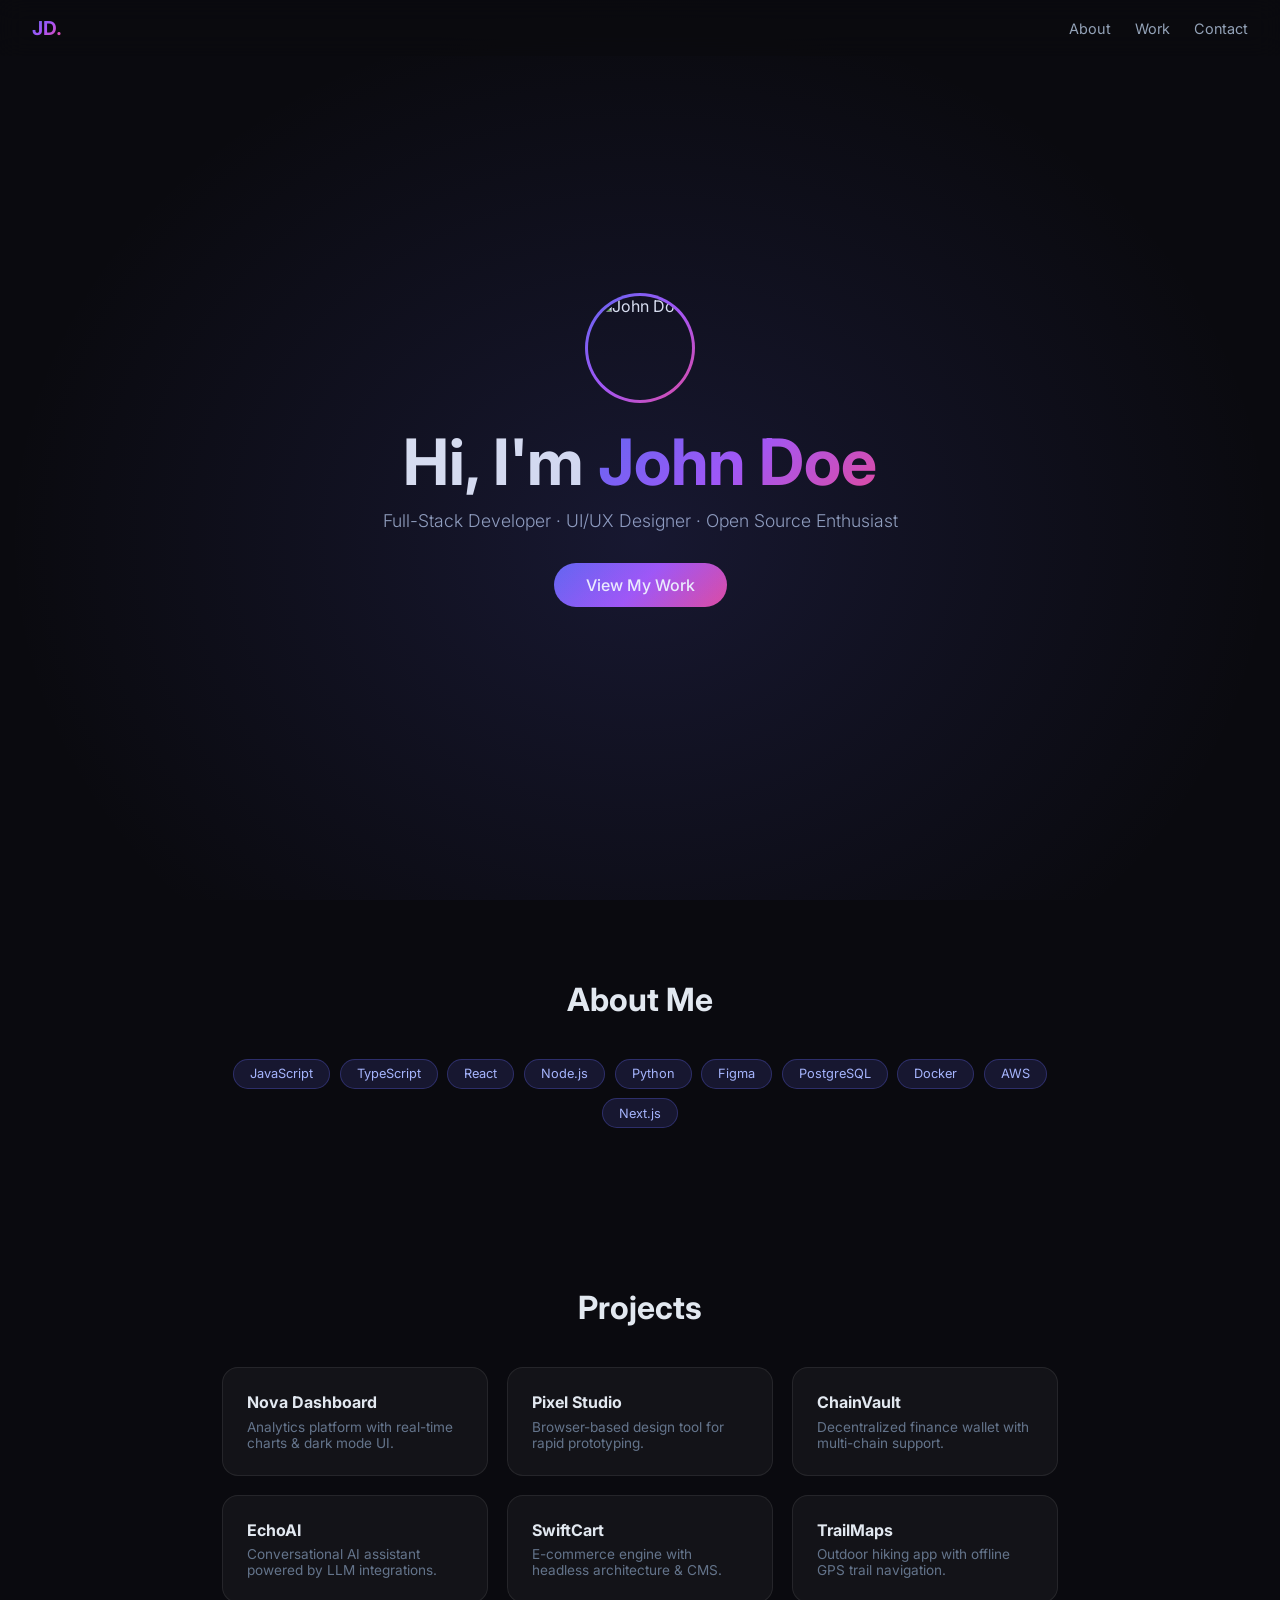
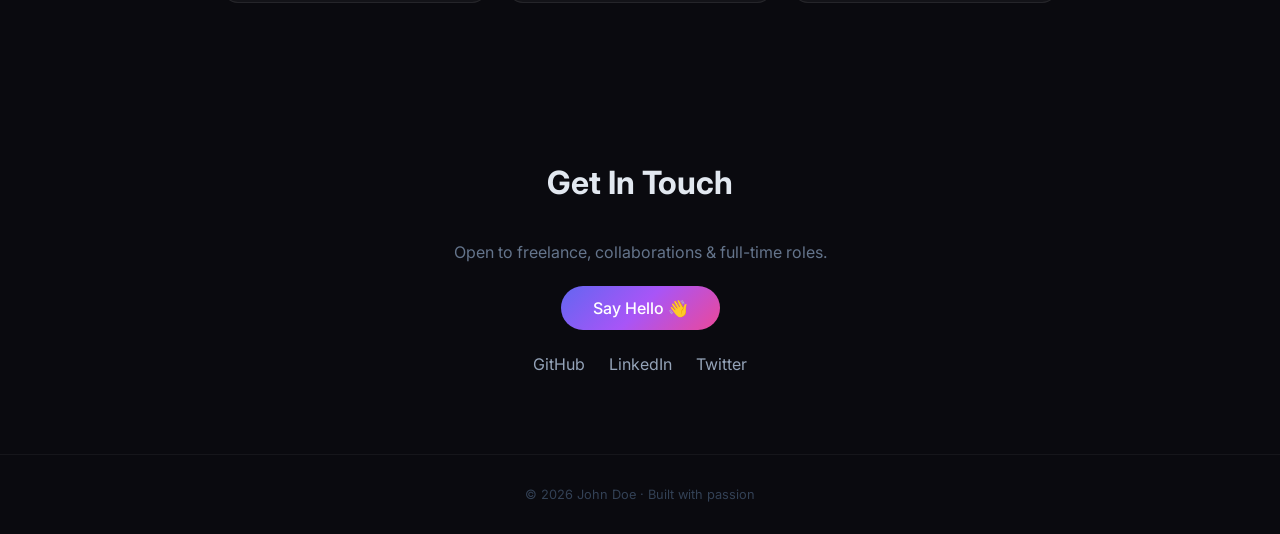
==== index.html @ 06673065 "Initial commit: John Doe personal website" ====
<!DOCTYPE html>
<html lang="en">
<head>
<meta charset="UTF-8"><meta name="viewport" content="width=device-width,initial-scale=1">
<title>John Doe – Developer & Designer</title>
<meta name="description" content="John Doe's personal portfolio – Full-Stack Developer & Creative Designer based in New York.">
<link href="https://fonts.googleapis.com/css2?family=Inter:wght@300;500;700&display=swap" rel="stylesheet">
<style>
*{margin:0;padding:0;box-sizing:border-box}
body{font-family:'Inter',sans-serif;background:#0a0a0f;color:#e2e8f0;overflow-x:hidden}
:root{--g:linear-gradient(135deg,#6366f1,#a855f7,#ec4899)}
nav{position:fixed;top:0;width:100%;padding:1rem 2rem;display:flex;justify-content:space-between;align-items:center;backdrop-filter:blur(12px);background:rgba(10,10,15,.7);z-index:99}
.logo{font-weight:700;font-size:1.2rem;background:var(--g);-webkit-background-clip:text;-webkit-text-fill-color:transparent}
nav a{color:#94a3b8;text-decoration:none;margin-left:1.5rem;font-size:.9rem;transition:.3s}
nav a:hover{color:#fff}
#hero{min-height:100vh;display:flex;flex-direction:column;justify-content:center;align-items:center;text-align:center;padding:2rem;position:relative}
#hero::before{content:'';position:absolute;inset:0;background:radial-gradient(ellipse at 50% 60%,rgba(99,102,241,.15),transparent 70%)}
.avatar{width:110px;height:110px;border-radius:50%;border:3px solid transparent;background:linear-gradient(#0a0a0f,#0a0a0f) padding-box,var(--g) border-box;overflow:hidden;margin-bottom:1.5rem}
.avatar img{width:100%;height:100%;object-fit:cover}
h1{font-size:clamp(2rem,6vw,4rem);font-weight:700;line-height:1.1}
h1 span{background:var(--g);-webkit-background-clip:text;-webkit-text-fill-color:transparent}
.sub{color:#94a3b8;margin:.8rem 0 2rem;font-size:1.1rem;font-weight:300}
.btn{display:inline-block;padding:.75rem 2rem;border-radius:50px;background:var(--g);color:#fff;font-weight:500;text-decoration:none;transition:transform .3s,box-shadow .3s}
.btn:hover{transform:translateY(-3px);box-shadow:0 12px 40px rgba(168,85,247,.4)}
section{padding:5rem 2rem;max-width:900px;margin:auto}
h2{font-size:2rem;font-weight:700;margin-bottom:2.5rem;text-align:center}
.cards{display:grid;grid-template-columns:repeat(auto-fit,minmax(220px,1fr));gap:1.2rem}
.card{background:rgba(255,255,255,.04);border:1px solid rgba(255,255,255,.08);border-radius:16px;padding:1.5rem;transition:.3s}
.card:hover{transform:translateY(-5px);border-color:rgba(168,85,247,.4);background:rgba(168,85,247,.07)}
.card h3{font-size:1rem;margin-bottom:.4rem}
.card p{color:#64748b;font-size:.85rem}
.skills{display:flex;flex-wrap:wrap;gap:.6rem;justify-content:center}
.tag{padding:.4rem 1rem;border-radius:50px;background:rgba(99,102,241,.15);border:1px solid rgba(99,102,241,.3);font-size:.8rem;color:#a5b4fc}
footer{text-align:center;padding:2rem;color:#334155;font-size:.8rem;border-top:1px solid rgba(255,255,255,.05)}
.links a{color:#94a3b8;margin:0 .75rem;text-decoration:none;transition:.3s}
.links a:hover{color:#a855f7}
</style>
</head>
<body>
<nav>
  <div class="logo">JD.</div>
  <div><a href="#about">About</a><a href="#work">Work</a><a href="#contact">Contact</a></div>
</nav>
<div id="hero">
  <div class="avatar"><img src="https://i.pravatar.cc/110?img=12" alt="John Doe"></div>
  <h1>Hi, I'm <span>John Doe</span></h1>
  <p class="sub">Full-Stack Developer · UI/UX Designer · Open Source Enthusiast</p>
  <a href="#work" class="btn">View My Work</a>
</div>
<section id="about">
  <h2>About Me</h2>
  <div class="skills" id="skills"></div>
</section>
<section id="work">
  <h2>Projects</h2>
  <div class="cards" id="cards"></div>
</section>
<section id="contact" style="text-align:center">
  <h2>Get In Touch</h2>
  <p style="color:#64748b;margin-bottom:1.5rem">Open to freelance, collaborations &amp; full-time roles.</p>
  <a href="mailto:john@example.com" class="btn">Say Hello 👋</a>
  <div class="links" style="margin-top:1.5rem">
    <a href="#">GitHub</a><a href="#">LinkedIn</a><a href="#">Twitter</a>
  </div>
</section>
<footer>© 2026 John Doe · Built with passion</footer>
<script>
const skills=['JavaScript','TypeScript','React','Node.js','Python','Figma','PostgreSQL','Docker','AWS','Next.js'];
document.getElementById('skills').innerHTML=skills.map(s=>`<span class="tag">${s}</span>`).join('');
const projects=[
  {t:'Nova Dashboard',d:'Analytics platform with real-time charts & dark mode UI.'},
  {t:'Pixel Studio',d:'Browser-based design tool for rapid prototyping.'},
  {t:'ChainVault',d:'Decentralized finance wallet with multi-chain support.'},
  {t:'EchoAI',d:'Conversational AI assistant powered by LLM integrations.'},
  {t:'SwiftCart',d:'E-commerce engine with headless architecture & CMS.'},
  {t:'TrailMaps',d:'Outdoor hiking app with offline GPS trail navigation.'},
];
document.getElementById('cards').innerHTML=projects.map(p=>`<div class="card"><h3>${p.t}</h3><p>${p.d}</p></div>`).join('');
document.querySelectorAll('a[href^="#"]').forEach(a=>a.addEventListener('click',e=>{e.preventDefault();document.querySelector(a.getAttribute('href'))?.scrollIntoView({behavior:'smooth'})}));
</script>
</body>
</html>
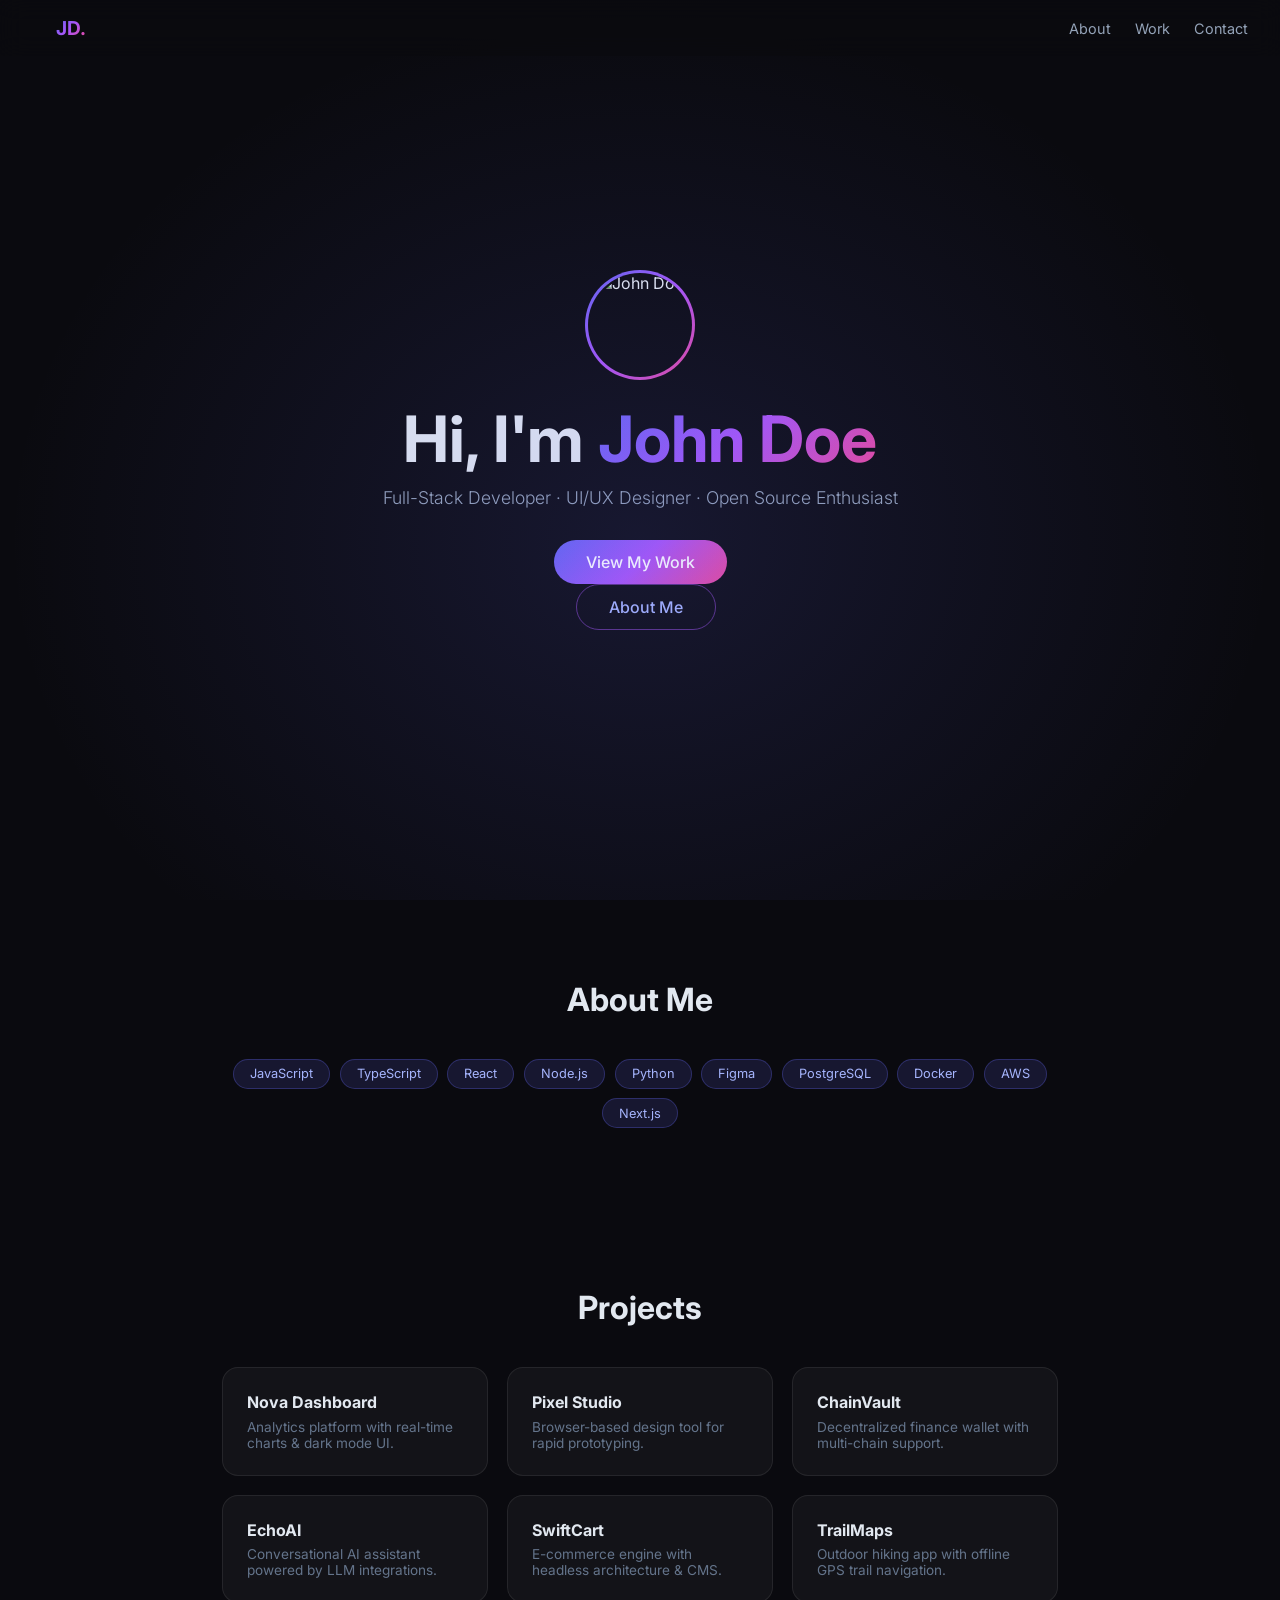
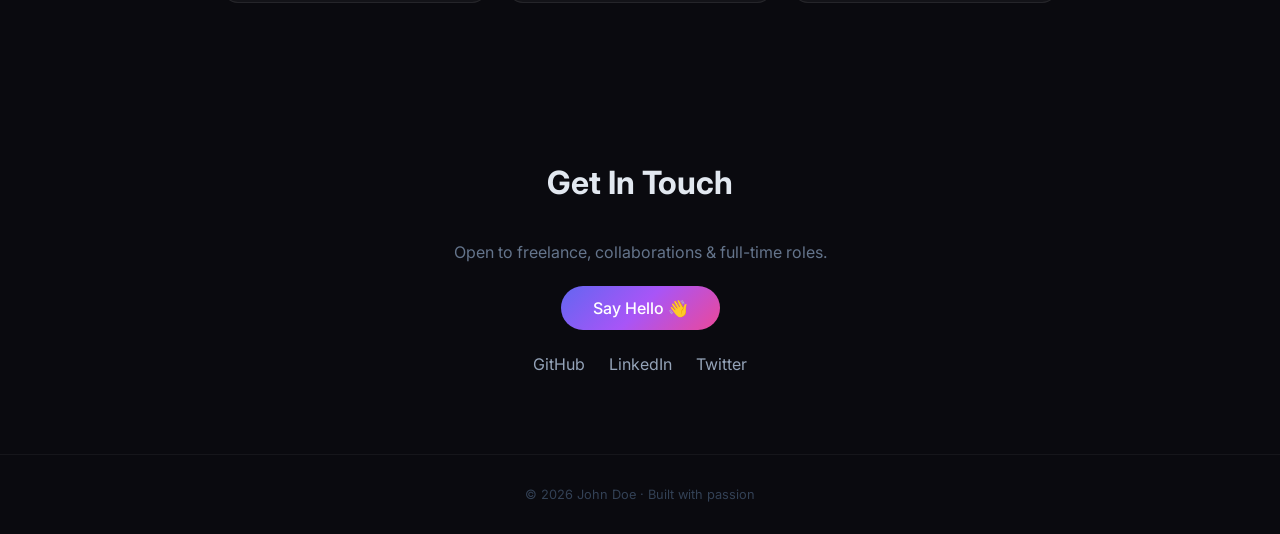
==== commit 25e84e4e: "add about html" ====
--- a/index.html
+++ b/index.html
@@ -34,18 +34,20 @@
 footer{text-align:center;padding:2rem;color:#334155;font-size:.8rem;border-top:1px solid rgba(255,255,255,.05)}
 .links a{color:#94a3b8;margin:0 .75rem;text-decoration:none;transition:.3s}
 .links a:hover{color:#a855f7}
+.btn-outline{display:inline-block;padding:.75rem 2rem;border-radius:50px;border:1px solid rgba(168,85,247,.5);color:#a5b4fc;font-weight:500;text-decoration:none;transition:.3s;margin-left:.8rem}
+.btn-outline:hover{background:rgba(168,85,247,.12);border-color:#a855f7;color:#fff}
 </style>
 </head>
 <body>
 <nav>
-  <div class="logo">JD.</div>
+  <a class="logo" href="index.html" style="text-decoration:none">JD.</a>
   <div><a href="#about">About</a><a href="#work">Work</a><a href="#contact">Contact</a></div>
 </nav>
 <div id="hero">
   <div class="avatar"><img src="https://i.pravatar.cc/110?img=12" alt="John Doe"></div>
   <h1>Hi, I'm <span>John Doe</span></h1>
   <p class="sub">Full-Stack Developer · UI/UX Designer · Open Source Enthusiast</p>
-  <a href="#work" class="btn">View My Work</a>
+  <a href="#work" class="btn">View My Work</a><a href="about.html" class="btn-outline">About Me</a>
 </div>
 <section id="about">
   <h2>About Me</h2>
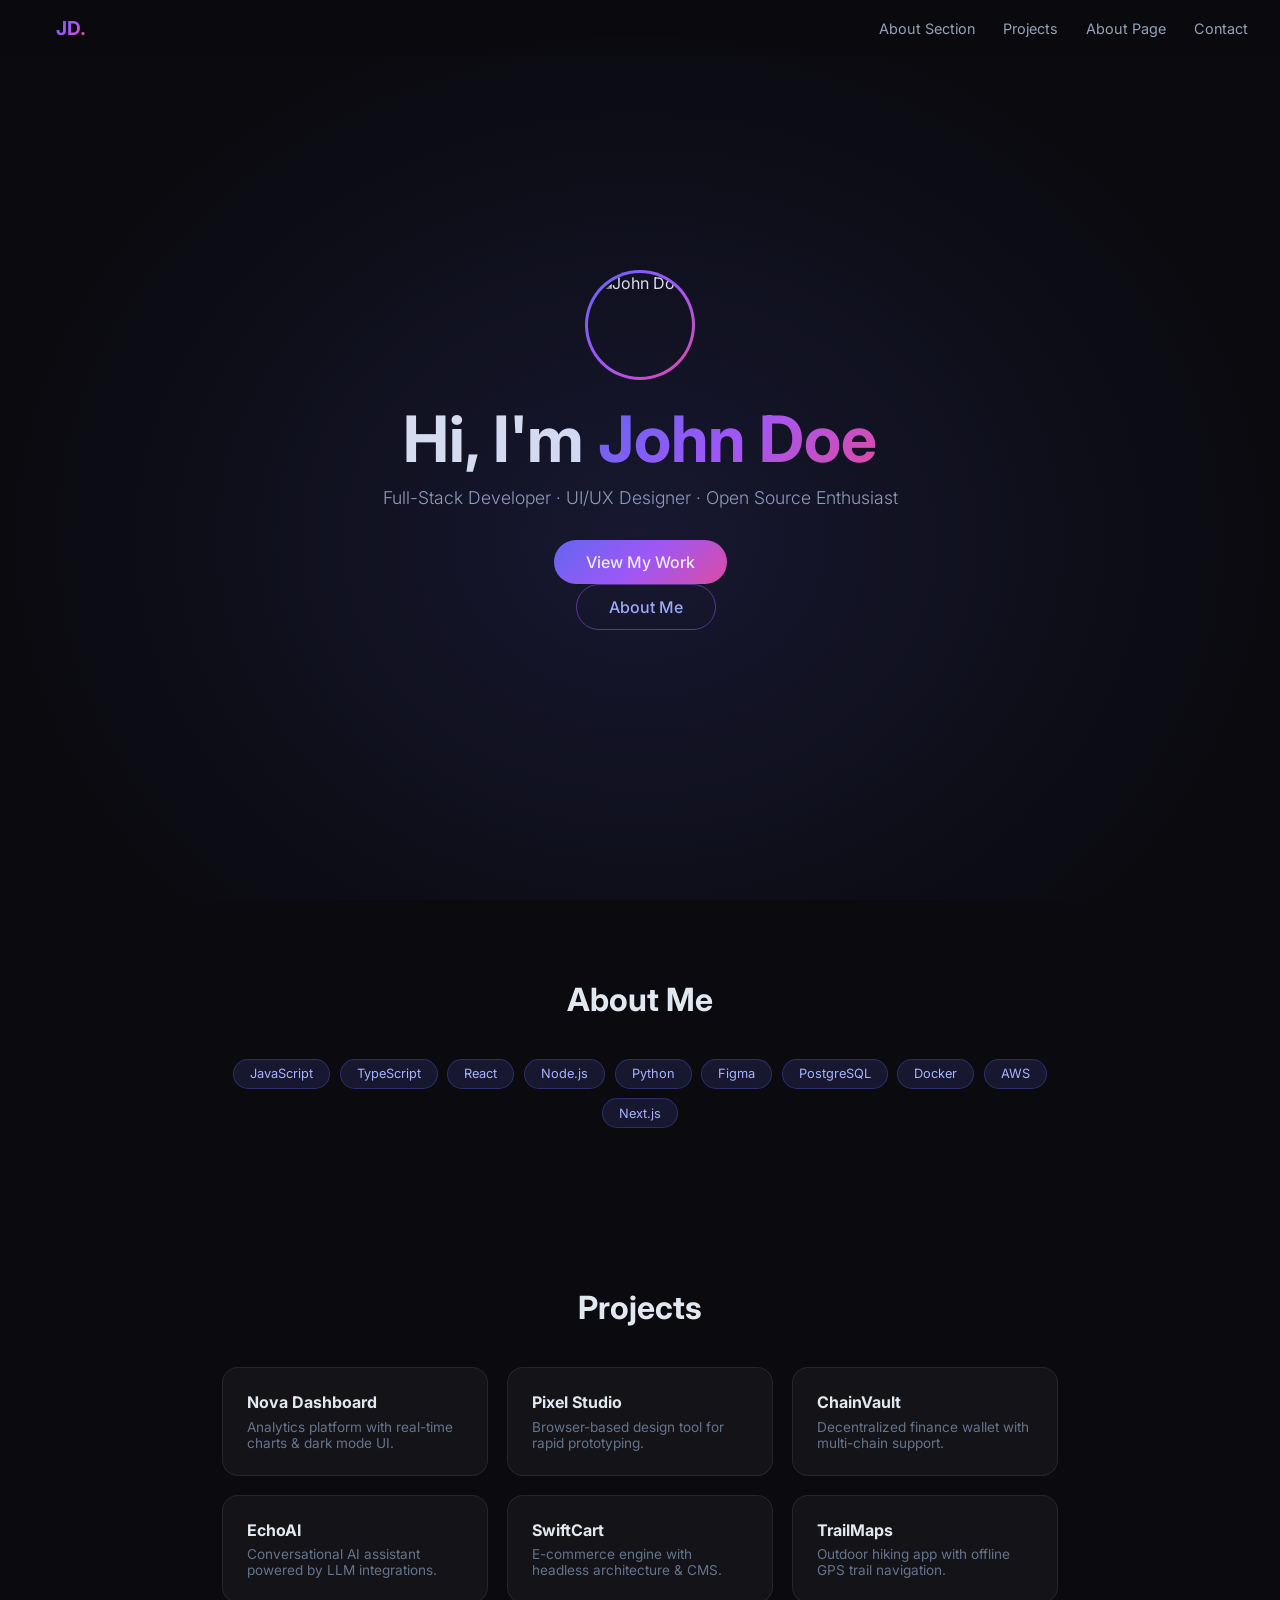
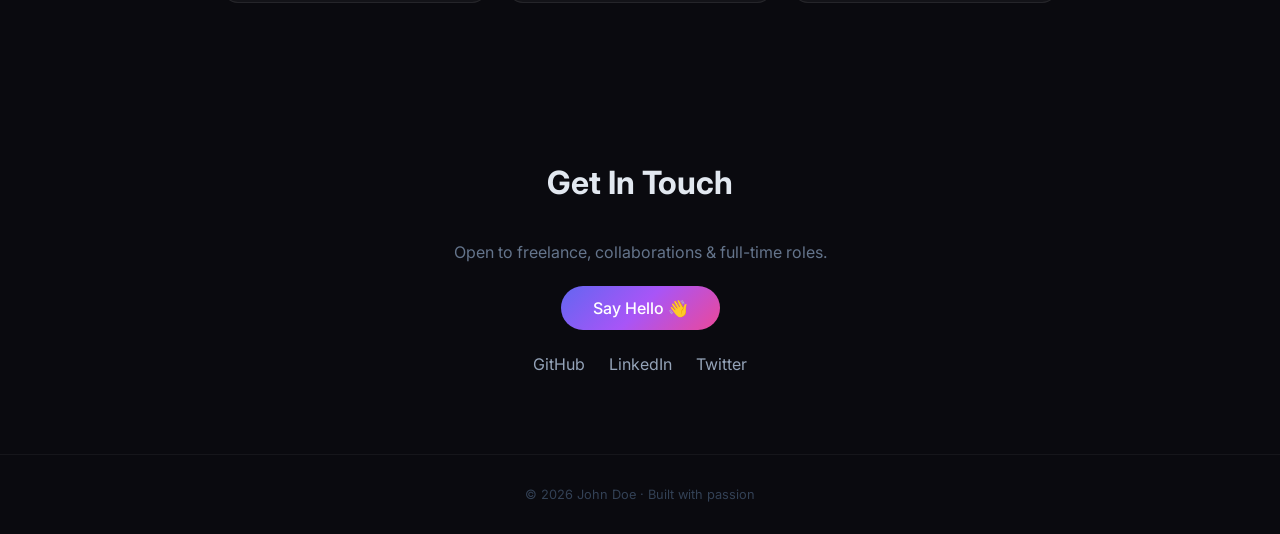
==== commit b8d044d2: "udtate website" ====
--- a/index.html
+++ b/index.html
@@ -1,84 +1,64 @@
 <!DOCTYPE html>
 <html lang="en">
+
 <head>
-<meta charset="UTF-8"><meta name="viewport" content="width=device-width,initial-scale=1">
-<title>John Doe – Developer & Designer</title>
-<meta name="description" content="John Doe's personal portfolio – Full-Stack Developer & Creative Designer based in New York.">
-<link href="https://fonts.googleapis.com/css2?family=Inter:wght@300;500;700&display=swap" rel="stylesheet">
-<style>
-*{margin:0;padding:0;box-sizing:border-box}
-body{font-family:'Inter',sans-serif;background:#0a0a0f;color:#e2e8f0;overflow-x:hidden}
-:root{--g:linear-gradient(135deg,#6366f1,#a855f7,#ec4899)}
-nav{position:fixed;top:0;width:100%;padding:1rem 2rem;display:flex;justify-content:space-between;align-items:center;backdrop-filter:blur(12px);background:rgba(10,10,15,.7);z-index:99}
-.logo{font-weight:700;font-size:1.2rem;background:var(--g);-webkit-background-clip:text;-webkit-text-fill-color:transparent}
-nav a{color:#94a3b8;text-decoration:none;margin-left:1.5rem;font-size:.9rem;transition:.3s}
-nav a:hover{color:#fff}
-#hero{min-height:100vh;display:flex;flex-direction:column;justify-content:center;align-items:center;text-align:center;padding:2rem;position:relative}
-#hero::before{content:'';position:absolute;inset:0;background:radial-gradient(ellipse at 50% 60%,rgba(99,102,241,.15),transparent 70%)}
-.avatar{width:110px;height:110px;border-radius:50%;border:3px solid transparent;background:linear-gradient(#0a0a0f,#0a0a0f) padding-box,var(--g) border-box;overflow:hidden;margin-bottom:1.5rem}
-.avatar img{width:100%;height:100%;object-fit:cover}
-h1{font-size:clamp(2rem,6vw,4rem);font-weight:700;line-height:1.1}
-h1 span{background:var(--g);-webkit-background-clip:text;-webkit-text-fill-color:transparent}
-.sub{color:#94a3b8;margin:.8rem 0 2rem;font-size:1.1rem;font-weight:300}
-.btn{display:inline-block;padding:.75rem 2rem;border-radius:50px;background:var(--g);color:#fff;font-weight:500;text-decoration:none;transition:transform .3s,box-shadow .3s}
-.btn:hover{transform:translateY(-3px);box-shadow:0 12px 40px rgba(168,85,247,.4)}
-section{padding:5rem 2rem;max-width:900px;margin:auto}
-h2{font-size:2rem;font-weight:700;margin-bottom:2.5rem;text-align:center}
-.cards{display:grid;grid-template-columns:repeat(auto-fit,minmax(220px,1fr));gap:1.2rem}
-.card{background:rgba(255,255,255,.04);border:1px solid rgba(255,255,255,.08);border-radius:16px;padding:1.5rem;transition:.3s}
-.card:hover{transform:translateY(-5px);border-color:rgba(168,85,247,.4);background:rgba(168,85,247,.07)}
-.card h3{font-size:1rem;margin-bottom:.4rem}
-.card p{color:#64748b;font-size:.85rem}
-.skills{display:flex;flex-wrap:wrap;gap:.6rem;justify-content:center}
-.tag{padding:.4rem 1rem;border-radius:50px;background:rgba(99,102,241,.15);border:1px solid rgba(99,102,241,.3);font-size:.8rem;color:#a5b4fc}
-footer{text-align:center;padding:2rem;color:#334155;font-size:.8rem;border-top:1px solid rgba(255,255,255,.05)}
-.links a{color:#94a3b8;margin:0 .75rem;text-decoration:none;transition:.3s}
-.links a:hover{color:#a855f7}
-.btn-outline{display:inline-block;padding:.75rem 2rem;border-radius:50px;border:1px solid rgba(168,85,247,.5);color:#a5b4fc;font-weight:500;text-decoration:none;transition:.3s;margin-left:.8rem}
-.btn-outline:hover{background:rgba(168,85,247,.12);border-color:#a855f7;color:#fff}
-</style>
+  <meta charset="UTF-8">
+  <meta name="viewport" content="width=device-width,initial-scale=1">
+  <title>John Doe – Developer & Designer</title>
+  <meta name="description"
+    content="John Doe's personal portfolio – Full-Stack Developer & Creative Designer based in New York.">
+  <link href="https://fonts.googleapis.com/css2?family=Inter:wght@300;500;700&display=swap" rel="stylesheet">
+  <link rel="stylesheet" href="index.css">
 </head>
+
 <body>
-<nav>
-  <a class="logo" href="index.html" style="text-decoration:none">JD.</a>
-  <div><a href="#about">About</a><a href="#work">Work</a><a href="#contact">Contact</a></div>
-</nav>
-<div id="hero">
-  <div class="avatar"><img src="https://i.pravatar.cc/110?img=12" alt="John Doe"></div>
-  <h1>Hi, I'm <span>John Doe</span></h1>
-  <p class="sub">Full-Stack Developer · UI/UX Designer · Open Source Enthusiast</p>
-  <a href="#work" class="btn">View My Work</a><a href="about.html" class="btn-outline">About Me</a>
-</div>
-<section id="about">
-  <h2>About Me</h2>
-  <div class="skills" id="skills"></div>
-</section>
-<section id="work">
-  <h2>Projects</h2>
-  <div class="cards" id="cards"></div>
-</section>
-<section id="contact" style="text-align:center">
-  <h2>Get In Touch</h2>
-  <p style="color:#64748b;margin-bottom:1.5rem">Open to freelance, collaborations &amp; full-time roles.</p>
-  <a href="mailto:john@example.com" class="btn">Say Hello 👋</a>
-  <div class="links" style="margin-top:1.5rem">
-    <a href="#">GitHub</a><a href="#">LinkedIn</a><a href="#">Twitter</a>
+  <nav>
+    <a class="logo" href="index.html" style="text-decoration:none">JD.</a>
+
+    <div>
+      <a href="index.html#about">About Section</a>
+      <a href="index.html#work">Projects</a>
+      <a href="about.html">About Page</a>
+      <a href="contact.html">Contact</a>
+    </div>
+  </nav>
+  <div id="hero">
+    <div class="avatar"><img src="https://i.pravatar.cc/110?img=12" alt="John Doe"></div>
+    <h1>Hi, I'm <span>John Doe</span></h1>
+    <p class="sub">Full-Stack Developer · UI/UX Designer · Open Source Enthusiast</p>
+    <a href="#work" class="btn">View My Work</a><a href="about.html" class="btn-outline">About Me</a>
   </div>
-</section>
-<footer>© 2026 John Doe · Built with passion</footer>
-<script>
-const skills=['JavaScript','TypeScript','React','Node.js','Python','Figma','PostgreSQL','Docker','AWS','Next.js'];
-document.getElementById('skills').innerHTML=skills.map(s=>`<span class="tag">${s}</span>`).join('');
-const projects=[
-  {t:'Nova Dashboard',d:'Analytics platform with real-time charts & dark mode UI.'},
-  {t:'Pixel Studio',d:'Browser-based design tool for rapid prototyping.'},
-  {t:'ChainVault',d:'Decentralized finance wallet with multi-chain support.'},
-  {t:'EchoAI',d:'Conversational AI assistant powered by LLM integrations.'},
-  {t:'SwiftCart',d:'E-commerce engine with headless architecture & CMS.'},
-  {t:'TrailMaps',d:'Outdoor hiking app with offline GPS trail navigation.'},
-];
-document.getElementById('cards').innerHTML=projects.map(p=>`<div class="card"><h3>${p.t}</h3><p>${p.d}</p></div>`).join('');
-document.querySelectorAll('a[href^="#"]').forEach(a=>a.addEventListener('click',e=>{e.preventDefault();document.querySelector(a.getAttribute('href'))?.scrollIntoView({behavior:'smooth'})}));
-</script>
+  <section id="about">
+    <h2>About Me</h2>
+    <div class="skills" id="skills"></div>
+  </section>
+  <section id="work">
+    <h2>Projects</h2>
+    <div class="cards" id="cards"></div>
+  </section>
+  <section id="contact" style="text-align:center">
+    <h2>Get In Touch</h2>
+    <p style="color:#64748b;margin-bottom:1.5rem">Open to freelance, collaborations &amp; full-time roles.</p>
+    <a href="mailto:john@example.com" class="btn">Say Hello 👋</a>
+    <div class="links" style="margin-top:1.5rem">
+      <a href="#">GitHub</a><a href="#">LinkedIn</a><a href="#">Twitter</a>
+    </div>
+  </section>
+  <footer>© 2026 John Doe · Built with passion</footer>
+  <script>
+    const skills = ['JavaScript', 'TypeScript', 'React', 'Node.js', 'Python', 'Figma', 'PostgreSQL', 'Docker', 'AWS', 'Next.js'];
+    document.getElementById('skills').innerHTML = skills.map(s => `<span class="tag">${s}</span>`).join('');
+    const projects = [
+      { t: 'Nova Dashboard', d: 'Analytics platform with real-time charts & dark mode UI.' },
+      { t: 'Pixel Studio', d: 'Browser-based design tool for rapid prototyping.' },
+      { t: 'ChainVault', d: 'Decentralized finance wallet with multi-chain support.' },
+      { t: 'EchoAI', d: 'Conversational AI assistant powered by LLM integrations.' },
+      { t: 'SwiftCart', d: 'E-commerce engine with headless architecture & CMS.' },
+      { t: 'TrailMaps', d: 'Outdoor hiking app with offline GPS trail navigation.' },
+    ];
+    document.getElementById('cards').innerHTML = projects.map(p => `<div class="card"><h3>${p.t}</h3><p>${p.d}</p></div>`).join('');
+    document.querySelectorAll('a[href^="#"]').forEach(a => a.addEventListener('click', e => { e.preventDefault(); document.querySelector(a.getAttribute('href'))?.scrollIntoView({ behavior: 'smooth' }) }));
+  </script>
 </body>
-</html>
+
+</html>
--- a/index.css
+++ b/index.css
@@ -0,0 +1,214 @@
+* {
+    margin: 0;
+    padding: 0;
+    box-sizing: border-box
+}
+
+body {
+    font-family: 'Inter', sans-serif;
+    background: #0a0a0f;
+    color: #e2e8f0;
+    overflow-x: hidden
+}
+
+:root {
+    --g: linear-gradient(135deg, #6366f1, #a855f7, #ec4899)
+}
+
+nav {
+    position: fixed;
+    top: 0;
+    width: 100%;
+    padding: 1rem 2rem;
+    display: flex;
+    justify-content: space-between;
+    align-items: center;
+    backdrop-filter: blur(12px);
+    background: rgba(10, 10, 15, .7);
+    z-index: 99
+}
+
+.logo {
+    font-weight: 700;
+    font-size: 1.2rem;
+    background: var(--g);
+    -webkit-background-clip: text;
+    -webkit-text-fill-color: transparent
+}
+
+nav a {
+    color: #94a3b8;
+    text-decoration: none;
+    margin-left: 1.5rem;
+    font-size: .9rem;
+    transition: .3s
+}
+
+nav a:hover {
+    color: #fff
+}
+
+#hero {
+    min-height: 100vh;
+    display: flex;
+    flex-direction: column;
+    justify-content: center;
+    align-items: center;
+    text-align: center;
+    padding: 2rem;
+    position: relative
+}
+
+#hero::before {
+    content: '';
+    position: absolute;
+    inset: 0;
+    background: radial-gradient(ellipse at 50% 60%, rgba(99, 102, 241, .15), transparent 70%)
+}
+
+.avatar {
+    width: 110px;
+    height: 110px;
+    border-radius: 50%;
+    border: 3px solid transparent;
+    background: linear-gradient(#0a0a0f, #0a0a0f) padding-box, var(--g) border-box;
+    overflow: hidden;
+    margin-bottom: 1.5rem
+}
+
+.avatar img {
+    width: 100%;
+    height: 100%;
+    object-fit: cover
+}
+
+h1 {
+    font-size: clamp(2rem, 6vw, 4rem);
+    font-weight: 700;
+    line-height: 1.1
+}
+
+h1 span {
+    background: var(--g);
+    -webkit-background-clip: text;
+    -webkit-text-fill-color: transparent
+}
+
+.sub {
+    color: #94a3b8;
+    margin: .8rem 0 2rem;
+    font-size: 1.1rem;
+    font-weight: 300
+}
+
+.btn {
+    display: inline-block;
+    padding: .75rem 2rem;
+    border-radius: 50px;
+    background: var(--g);
+    color: #fff;
+    font-weight: 500;
+    text-decoration: none;
+    transition: transform .3s, box-shadow .3s
+}
+
+.btn:hover {
+    transform: translateY(-3px);
+    box-shadow: 0 12px 40px rgba(168, 85, 247, .4)
+}
+
+section {
+    padding: 5rem 2rem;
+    max-width: 900px;
+    margin: auto
+}
+
+h2 {
+    font-size: 2rem;
+    font-weight: 700;
+    margin-bottom: 2.5rem;
+    text-align: center
+}
+
+.cards {
+    display: grid;
+    grid-template-columns: repeat(auto-fit, minmax(220px, 1fr));
+    gap: 1.2rem
+}
+
+.card {
+    background: rgba(255, 255, 255, .04);
+    border: 1px solid rgba(255, 255, 255, .08);
+    border-radius: 16px;
+    padding: 1.5rem;
+    transition: .3s
+}
+
+.card:hover {
+    transform: translateY(-5px);
+    border-color: rgba(168, 85, 247, .4);
+    background: rgba(168, 85, 247, .07)
+}
+
+.card h3 {
+    font-size: 1rem;
+    margin-bottom: .4rem
+}
+
+.card p {
+    color: #64748b;
+    font-size: .85rem
+}
+
+.skills {
+    display: flex;
+    flex-wrap: wrap;
+    gap: .6rem;
+    justify-content: center
+}
+
+.tag {
+    padding: .4rem 1rem;
+    border-radius: 50px;
+    background: rgba(99, 102, 241, .15);
+    border: 1px solid rgba(99, 102, 241, .3);
+    font-size: .8rem;
+    color: #a5b4fc
+}
+
+footer {
+    text-align: center;
+    padding: 2rem;
+    color: #334155;
+    font-size: .8rem;
+    border-top: 1px solid rgba(255, 255, 255, .05)
+}
+
+.links a {
+    color: #94a3b8;
+    margin: 0 .75rem;
+    text-decoration: none;
+    transition: .3s
+}
+
+.links a:hover {
+    color: #a855f7
+}
+
+.btn-outline {
+    display: inline-block;
+    padding: .75rem 2rem;
+    border-radius: 50px;
+    border: 1px solid rgba(168, 85, 247, .5);
+    color: #a5b4fc;
+    font-weight: 500;
+    text-decoration: none;
+    transition: .3s;
+    margin-left: .8rem
+}
+
+.btn-outline:hover {
+    background: rgba(168, 85, 247, .12);
+    border-color: #a855f7;
+    color: #fff
+}
